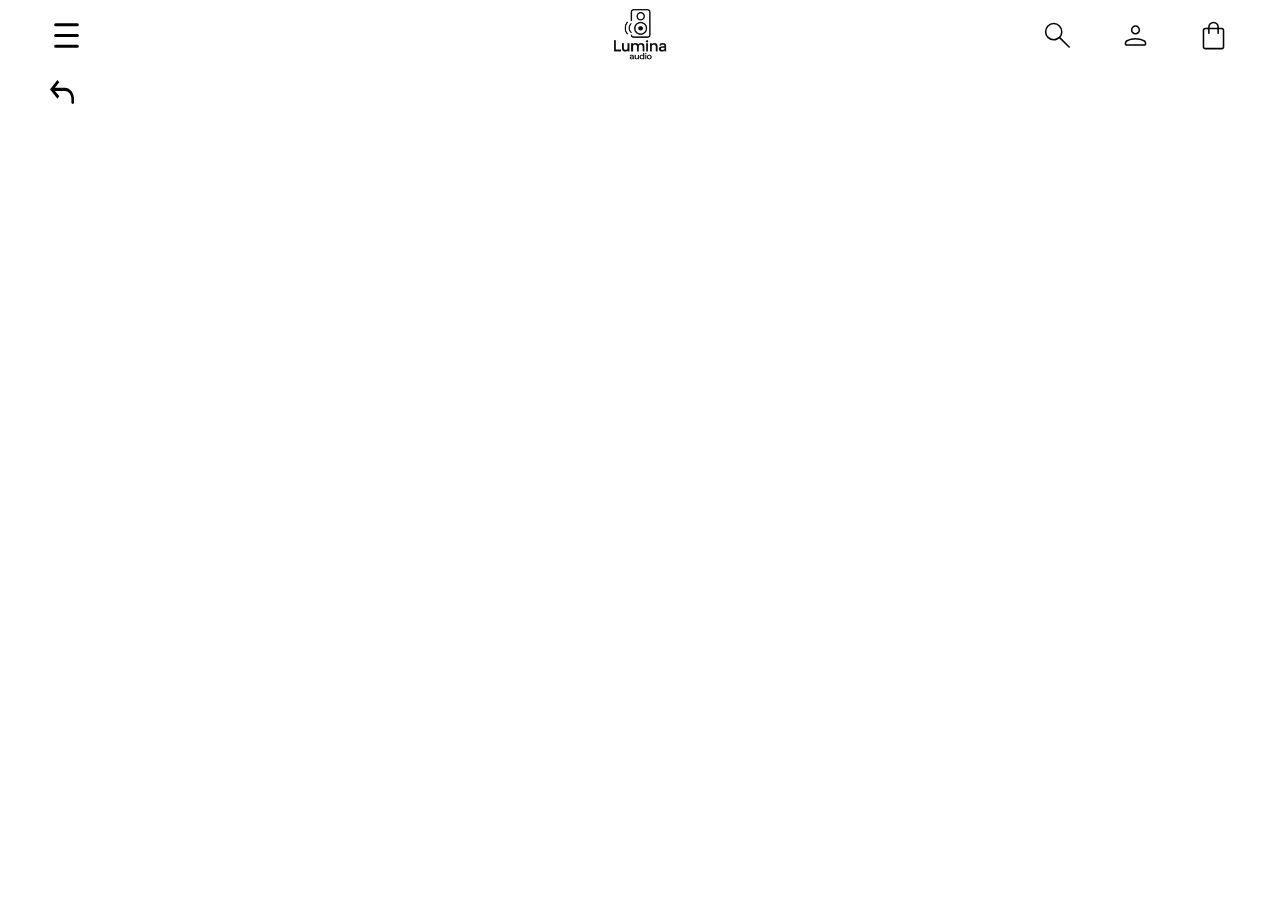
==== product.html @ 4e57c006 "Små ændringer + start på produktside" ====
<!DOCTYPE html>
<html lang="da">
<head>
  <meta charset="UTF-8" />
  <meta name="viewport" content="width=device-width, initial-scale=1.0"/>
  <title>Lumina One Produkt</title>
  <link rel="stylesheet" href="product.css"/>
</head>
<body>

 <!-- Top-nav -->
           <nav class="top-nav">
              <ul class="nav-left">
              <li>
              <button class="menu-btn">
           <svg xmlns="http://www.w3.org/2000/svg" width="24" height="24" viewBox="0 0 24 24"><g fill="none" stroke="#000" stroke-linecap="round" stroke-linejoin="round" stroke-width="2">
        <path d="M5 5L19 19M5 19L19 5"><animate fill="freeze" attributeName="d" dur="0.4s" values="M5 5L19 19M5 19L19 5;M5 5L19 5M5 19L19 19"/>
        </path><path d="M12 12H12" opacity="0"><animate fill="freeze" attributeName="d" begin="0.2s" dur="0.4s" values="M12 12H12;M5 12H19"/>
        <set fill="freeze" attributeName="opacity" begin="0.2s" to="1"/></path></g>
         </svg>
        </button>
        </li>
         </ul> 

               <a class="logo">
              <img src="images/Logosort.png" alt="Logo" />
               </a> 

               <ul class="nav-right">
                <li class="search-container">
                <input type="text" class="search-input" placeholder="Søg..." />
                <button class="search-btn">
              <svg xmlns="http://www.w3.org/2000/svg" width="24" height="24" viewBox="0 0 24 24">
             <path fill="#000" d="m19.485 20.154l-6.262-6.262q-.75.639-1.725.989t-1.96.35q-2.402 0-4.066-1.663T3.808 9.503T5.47 5.436t4.064-1.667t4.068 1.664T15.268 9.5q0 1.042-.369 2.017t-.97 1.668l6.262 6.261zM9.539 14.23q1.99 0 3.36-1.37t1.37-3.361t-1.37-3.36t-3.36-1.37t-3.361 1.37t-1.37 3.36t1.37 3.36t3.36 1.37"/>
             </svg>
              </button>
              </li>
  
              <li>
              <button class="person-btn">
              <svg xmlns="http://www.w3.org/2000/svg" width="24" height="24" viewBox="0 0 24 24">
             <path fill="#000" d="M12 11.385q-1.237 0-2.119-.882T9 8.385t.881-2.12T12 5.386t2.119.88t.881 2.12t-.881 2.118t-2.119.882m-7 6.192v-.608q0-.619.36-1.158q.361-.54.97-.838q1.416-.679 2.834-1.018q1.417-.34 2.836-.34t2.837.34t2.832 1.018q.61.298.97.838q.361.539.361 1.158v.608q0 .44-.299.74q-.299.298-.74.298H6.04q-.441 0-.74-.299t-.3-.74m1 .039h12v-.647q0-.332-.215-.625q-.214-.292-.593-.494q-1.234-.598-2.546-.916T12 14.616t-2.646.318t-2.546.916q-.38.202-.593.494Q6 16.637 6 16.97zm6-7.231q.825 0 1.413-.588T14 8.384t-.587-1.412T12 6.384t-1.412.588T10 8.384t.588 1.413t1.412.587m0 7.232"/>
             </svg>
               </button>
               </li>

               <li>
                <button class="cart-btn">
                <svg xmlns="http://www.w3.org/2000/svg" width="24" height="24" viewBox="0 0 24 24"><path fill="#000" d="M6.616 21q-.691 0-1.153-.462T5 19.385V8.615q0-.69.463-1.152T6.616 7H8.5v-.5q0-1.458 1.021-2.479T12 3t2.479 1.021T15.5 6.5V7h1.885q.69 0 1.152.463T19 8.616v10.769q0 .69-.463 1.153T17.385 21zm0-1h10.769q.23 0 .423-.192t.192-.424V8.616q0-.231-.192-.424T17.384 8H15.5v2.5q0 .214-.143.357T15 11t-.357-.143t-.143-.357V8h-5v2.5q0 .214-.143.357T9 11t-.357-.143T8.5 10.5V8H6.616q-.231 0-.424.192T6 8.616v10.769q0 .23.192.423t.423.192M9.5 7h5v-.5q0-1.056-.722-1.778T12 4t-1.778.722T9.5 6.5zM6 20V8z"/>
                </svg>
                </button>
                </li>
                </ul>
                </nav>  

                <!--Back button-->
                <div class="back-button" onclick="history.back()">
              <svg width="32" height="32" viewBox="0 0 32 32" fill="none" xmlns="http://www.w3.org/2000/svg">
            <path d="M2.45726 12.4175L1.22863 13.9558L0 12.4175L1.22863 10.8792L2.45726 12.4175ZM32 29.8242C32 30.4012 31.8169 30.9547 31.491 31.3627C31.1651 31.7708 30.7231 32 30.2622 32C29.8013 32 29.3593 31.7708 29.0334 31.3627C28.7075 30.9547 28.5244 30.4012 28.5244 29.8242H32ZM9.91767 24.835L1.22863 13.9558L3.68589 10.8792L12.3749 21.7583L9.91767 24.835ZM1.22863 10.8792L9.91767 0L12.3749 3.07663L3.68589 13.9558L1.22863 10.8792ZM2.45726 10.2417H19.8353V14.5933H2.45726V10.2417ZM32 25.4725V29.8242H28.5244V25.4725H32ZM19.8353 10.2417C23.0616 10.2417 26.1557 11.8463 28.4371 14.7027C30.7184 17.559 32 21.433 32 25.4725H28.5244C28.5244 22.5872 27.6089 19.82 25.9794 17.7798C24.3499 15.7395 22.1398 14.5933 19.8353 14.5933V10.2417Z" fill="black"/>
            </svg> </div>
            
<script src="product.js"></script>
</body>
</html>
---- product.css ----
@import url('https://fonts.googleapis.com/css2?family=Arimo:ital,wght@0,400..700;1,400..700&family=Cormorant+Garamond:ital,wght@0,300..700;1,300..700&family=Inter:ital,opsz,wght@0,14..32,100..900;1,14..32,100..900&family=Montserrat:ital,wght@0,100..900;1,100..900&family=Oswald:wght@200..700&family=Poppins:ital,wght@0,100;0,200;0,300;0,400;0,500;0,600;0,700;0,800;0,900;1,100;1,200;1,300;1,400;1,500;1,600;1,700;1,800;1,900&display=swap');
*
{
  box-sizing: border-box; 
  margin: 0;
  padding: 0;
}

body {
  background: #fff;
  color: #000;
}

/*Top-nav*/
.top-nav {
    position: absolute;
    top: 0;
    left: 0;
    width: 100%;
    height: 70px;
    display: flex;
    justify-content: space-between;
    align-items: center;
    padding: 0 40px;
    z-index: 999; 
}

.nav-left,
.nav-right {
    display: flex;
    align-items: center;
    gap: 25px;
    list-style: none; 
    margin: 0;
    padding: 0;
}

.top-nav button {
    position: relative;
    background: none;
    border: none;
    cursor: pointer;
    padding: 8px;
}


/*Nav-icons*/
.nav-left svg,
.nav-right svg {
    height: 37px;   
    width: auto;    
    vertical-align: middle;
    transition: stroke 0.3s ease, fill 0.3s ease;
}

.logo img {
    height: 70px; 
    width: auto;
}

.top-nav .logo {
    position: absolute;
    left: 50%;
    transform: translateX(-50%);
}

.nav-right {
    margin-left: auto; 
}

/*Hover text-effect on icons*/
.nav-left button::after,
.nav-right button::after {
    display: block;
    font-size: 12px;
    color: #000; 
    opacity: 0;
    transition: opacity 0.2s, transform 0.2s;
    position: absolute;
    white-space: nowrap;
} 

.person-btn::after { 
    content: 'Konto';
    bottom: -5px;
    left: 50%;
    transform: translateX(-50%);
}

.cart-btn::after { 
    content: 'Kurv';
    bottom: -5px;
    left: 50%;
    transform: translateX(-50%);
}

.search-btn::after { 
    content: 'Søg';
    bottom: -5px;
    left: 50%;
    transform: translateX(-50%);
}

.menu-btn::after { 
    content: 'Menu';
    left: 80%;
    top: 50%;
    transform: translateY(-50%) translateX(5px);
}

.nav-left button:hover::after,
.nav-right button:hover::after {
    opacity: 1;
}

/*Search input*/
.search-container {
    position: relative;
}

.search-input {
    position: absolute;
    right: 100%; 
    top: 50%;
    transform: translateY(-50%);
    width: 0; 
    opacity: 0;
    padding: 5px 10px;
    font-size: 14px;
    border: 1px solid #ccc;
    border-radius: 5px;
    transition: width 0.3s ease, opacity 0.3s ease;
    background: #fff;
    color: #000;
    z-index: 10;
}

.search-container.active .search-input {
    width: 150px;
    opacity: 1;
}

/*Back button*/
.back-button {
  cursor: pointer;
  margin-top: 80px;
  margin-left: 50px;
  margin-bottom: -100px;
}

.back-button svg {
  width: 24px;
  height: 24px;
  transition: transform 0.2s ease;
}
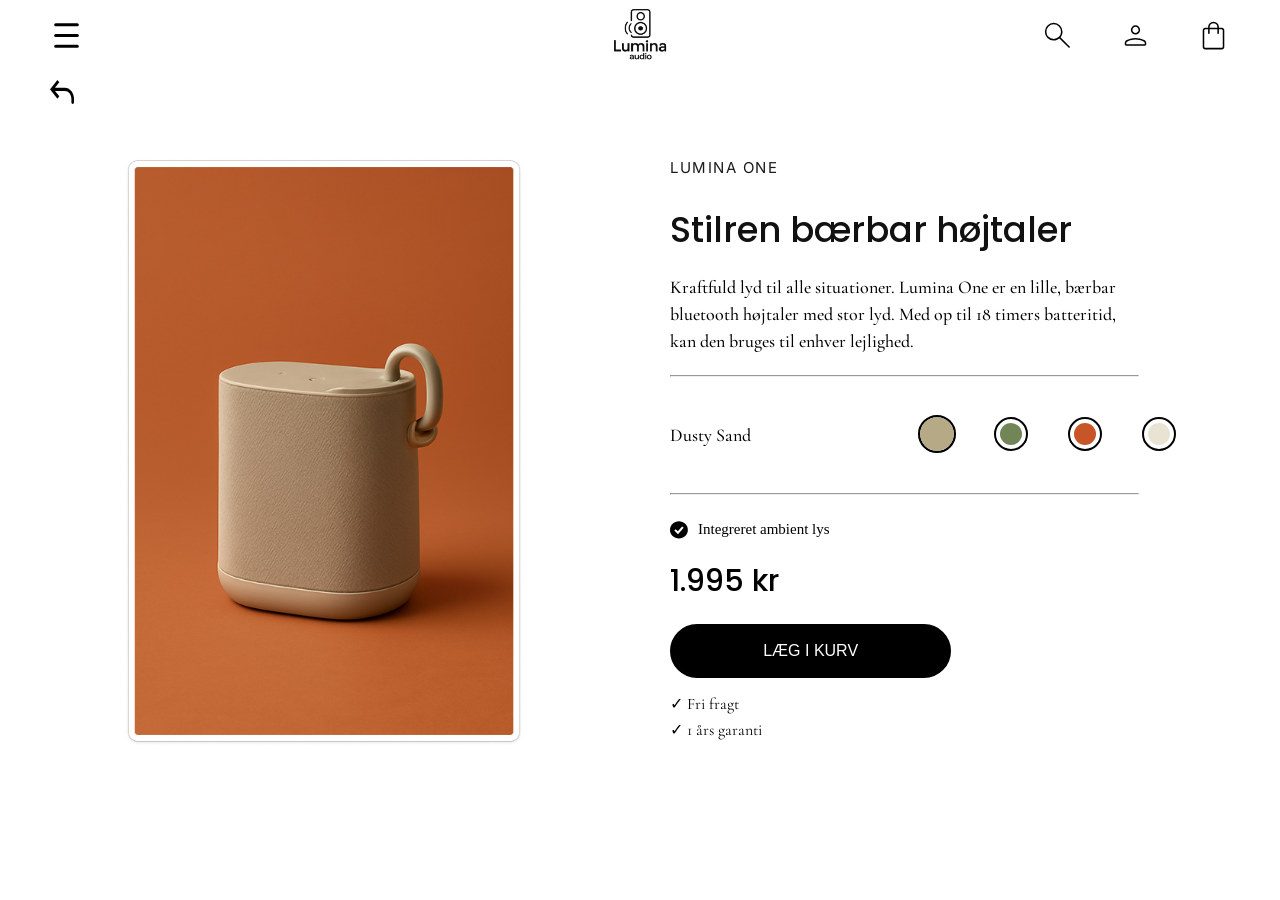
==== commit 3a1c3b37: "Product-section on product-page" ====
--- a/product.html
+++ b/product.html
@@ -58,7 +58,83 @@
               <svg width="32" height="32" viewBox="0 0 32 32" fill="none" xmlns="http://www.w3.org/2000/svg">
             <path d="M2.45726 12.4175L1.22863 13.9558L0 12.4175L1.22863 10.8792L2.45726 12.4175ZM32 29.8242C32 30.4012 31.8169 30.9547 31.491 31.3627C31.1651 31.7708 30.7231 32 30.2622 32C29.8013 32 29.3593 31.7708 29.0334 31.3627C28.7075 30.9547 28.5244 30.4012 28.5244 29.8242H32ZM9.91767 24.835L1.22863 13.9558L3.68589 10.8792L12.3749 21.7583L9.91767 24.835ZM1.22863 10.8792L9.91767 0L12.3749 3.07663L3.68589 13.9558L1.22863 10.8792ZM2.45726 10.2417H19.8353V14.5933H2.45726V10.2417ZM32 25.4725V29.8242H28.5244V25.4725H32ZM19.8353 10.2417C23.0616 10.2417 26.1557 11.8463 28.4371 14.7027C30.7184 17.559 32 21.433 32 25.4725H28.5244C28.5244 22.5872 27.6089 19.82 25.9794 17.7798C24.3499 15.7395 22.1398 14.5933 19.8353 14.5933V10.2417Z" fill="black"/>
             </svg> </div>
-            
+
+            <!-- Product section -->
+      <main class="product-page">
+
+  <!-- Image -->
+  <div class="product-image">
+    <img id= "product-image" src="images/dustysand.png" alt="Højtaler"/>
+  </div>
+
+  <!-- Info -->
+  <div class="product-info">
+
+    <h4 class="subtitle">Lumina one</h4>
+    <h1 class="title">Stilren bærbar højtaler</h1>
+
+    <p class="description">
+      Kraftfuld lyd til alle situationer. Lumina One er en lille, bærbar bluetooth
+      højtaler med stor lyd. Med op til 18 timers batteritid, kan den bruges til
+      enhver lejlighed.
+    </p>
+      
+     <hr class="divider" />
+
+   <ul class="color-picker">
+    <span id="colorName" class="color-name">Dusty Sand</span>
+
+            <li>
+                <button class="color-dot active"
+                        data-img="images/dustysand.png"
+                        data-name="Dusty Sand"
+                        style="--color:#B5AA85"
+                        aria-label="Dusty Sand"></button>
+            </li>
+            <li>
+                <button class="color-dot"
+                        data-img="images/sagegreen.png"
+                        data-name="Sage Green"
+                        style="--color:#728557"
+                        aria-label="Sage Green"></button>
+            </li>
+            <li>
+                <button class="color-dot"
+                        data-img="images/terracottaorange.png"
+                        data-name="Terracotta Orange"
+                        style="--color:#C75528"
+                        aria-label="Terracotta Orange"></button>
+            </li>
+            <li>
+                <button class="color-dot"
+                        data-img="images/moonlightwhite.png"
+                        data-name="Moonlight White" 
+                        style="--color:#E9E3D4"
+                        aria-label="Moonlight White"></button>
+            </li>
+        </ul>
+        
+     <hr class="divider" /> 
+
+    <div class="feature">
+      <span class="check">
+        <svg width="29" height="28" viewBox="0 0 29 28" fill="none" xmlns="http://www.w3.org/2000/svg">
+        <path fill-rule="evenodd" clip-rule="evenodd" d="M14.3727 27.7133C16.2602 27.7133 18.1292 27.3549 19.8729 26.6586C21.6167 25.9622 23.2012 24.9415 24.5358 23.6548C25.8704 22.3681 26.9291 20.8405 27.6514 19.1594C28.3737 17.4782 28.7455 15.6763 28.7455 13.8567C28.7455 12.037 28.3737 10.2351 27.6514 8.55395C26.9291 6.87278 25.8704 5.34523 24.5358 4.05852C23.2012 2.77181 21.6167 1.75114 19.8729 1.05478C18.1292 0.358413 16.2602 -2.71154e-08 14.3727 0C10.5608 5.4762e-08 6.90509 1.45989 4.20968 4.05852C1.51427 6.65715 0 10.1816 0 13.8567C0 17.5317 1.51427 21.0562 4.20968 23.6548C6.90509 26.2534 10.5608 27.7133 14.3727 27.7133ZM21.9871 10.2231L19.5341 8.25241L12.6672 16.1954L9.11391 12.7681L6.85579 14.9452L12.8828 20.7557L21.9871 10.2231Z" fill="black"/>
+        </svg>
+    </span> Integreret ambient lys </div>
+
+    <p class="price">1.995 kr</p>
+
+    <button class="cta-btn">LÆG I KURV</button>
+
+    <div class="extras">
+      <span>✓ Fri fragt</span>
+      <span>✓ 1 års garanti</span>
+    </div>
+
+  </div>
+</main>
+
 <script src="product.js"></script>
 </body>
 </html>
--- a/product.css
+++ b/product.css
@@ -155,3 +155,166 @@
   transition: transform 0.2s ease;
 }
 
+/*Product*/
+.product-page {
+  max-width: 1440px;
+  margin: 40px auto;
+  margin-top: 150px;
+  padding: 0 24px;
+  display: grid;
+  grid-template-columns: 1fr 1fr;
+  gap: 60px;
+}
+
+.product-image img {
+  width: 100%;
+  max-width: 400px;
+  margin-left: 100px;
+}
+
+.product-info {
+  display: flex;
+  flex-direction: column;
+  width: 80%;
+}
+
+.title {
+  font-size: 35px;
+  font-family: 'Poppins';
+  font-weight: 500;
+  color: #111111;
+  margin-top: 18px;
+}
+
+.subtitle {
+    font-size: 15px;
+    font-family: 'Inter';
+    font-weight: 400;
+    color: #1b1b1b;
+    text-transform: uppercase;
+    letter-spacing: 1.5px;
+    margin-bottom: 8px;
+}
+
+.description {
+  font-size: 18px;
+  font-family: 'cormorant garamond';
+  font-weight: 500;
+  line-height: 1.5;
+  margin-bottom: 20px;
+  margin-top: 18px;
+}
+
+/*Color picker*/
+.color-picker {
+  display: flex;
+  align-items: center;
+  gap: 40px;
+  margin: 40px 0;
+  margin-left: 100px;
+  min-width: 140px;
+}
+
+ul {
+  list-style: none;
+  padding: 0;
+  margin: 0;
+}
+
+.color-dot {
+  width: 34px;
+  height: 34px;
+  border-radius: 50%;
+  border: 2px solid #000; 
+  cursor: pointer;
+  background: transparent;
+  padding: 0;
+  position: relative;
+  transition: transform 0.2s ease;
+}
+
+.color-dot::before {
+  content: "";
+  position: absolute;
+  inset: 4px; 
+  border-radius: 50%;
+  background-color: var(--color);
+  transition: all 0.25s ease;
+}
+
+.color-dot:hover::before {
+  inset: 0;
+}
+.color-dot.active::before {
+  inset: 0;
+}
+.color-dot:hover {
+  transform: scale(1.1);
+}
+.color-dot.active {
+  transform: scale(1.12);
+}
+
+.color-name {
+  font-size: 18px;
+  font-weight: 500;
+  font-family: 'cormorant garamond';
+  min-width: 110px;
+  position: relative;
+  left: -100px;
+}
+
+.feature svg {
+  width: 18px;
+  height: 18px;
+  margin-right: 10px;
+  vertical-align: middle;
+}
+
+.feature {
+  display: flex;
+  align-items: center;
+  margin-top: 25px;
+  font-size: 15px;
+}
+
+/*Price & CTA*/
+.price {
+  font-size: 30px;
+  font-family: 'Poppins';
+  font-weight: 500; 
+  margin-top: 20px;
+}
+
+.cta-btn {
+  width: 60%;
+  padding: 16px;
+  background: black;
+  color: white;
+  border: 2px solid black;
+  border-radius: 30px;
+  font-size: 16px;
+  cursor: pointer;
+  margin-bottom: 16px;
+  margin-top: 20px;
+  align-items: baseline;
+}
+
+.cta-btn:hover { 
+  background: #fff;
+  color: #000000;
+  border: 2px solid black;
+  border-radius: 30px;
+}
+
+.extras {
+  display: flex;
+  flex-direction: column; 
+  gap: 6px;  
+  font-family: 'cormorant garamond';
+  font-size: 16px;             
+}
+
+.extras span {
+  display: block;
+}
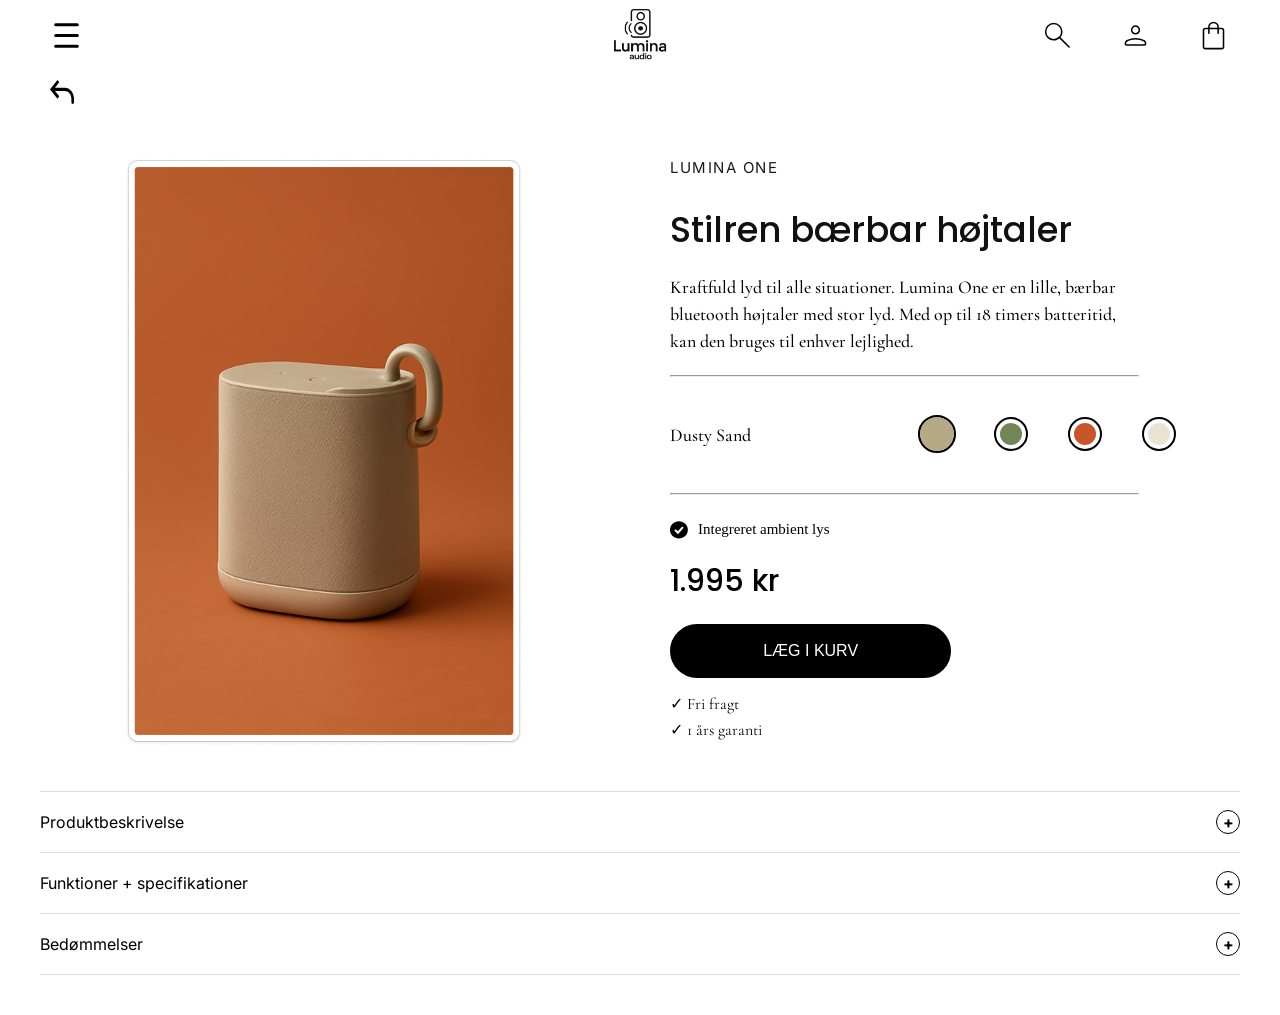
==== commit 52c11205: "Fold-menu on product-page" ====
--- a/product.html
+++ b/product.html
@@ -135,6 +135,114 @@
   </div>
 </main>
 
+
+
+<!-- Fold-menu section -->
+<section class="fold-menu">
+
+  <div class="menu-item">
+    <button class="menu-title">
+      <span>Produktbeskrivelse</span>
+      <span class="plus">+</span>
+    </button>
+    <div class="menu-text">
+    <div class="description">
+      <p>Lumina One er en lille, stilren og moderne højtaler skabt til dig, der vil have god lyd med overalt. 
+        Med op til 100 dB, 18 timers batteritid og et minimalistisk design er den perfekt til både stille stunder og sociale arrangementer. 
+        Den er nem at tage med, let at bruge og skabt til dig, der ønsker æstetik, funktionalitet og kraftfuld lyd samlet i én bærbar højtaler.</p>
+    </div>
+  </div>
+  </div>
+
+  <div class="menu-item">
+    <button class="menu-title">
+      <span>Funktioner + specifikationer</span>
+      <span class="plus">+</span>
+    </button>
+
+    <div class="menu-text">
+    <div class="menu-inner">
+
+  <div class="feature-item">
+    <svg width="45" height="45" viewBox="0 0 45 45" fill="none" xmlns="http://www.w3.org/2000/svg">
+    <path d="M44.1514 22.0757C44.1514 34.2678 34.2678 44.1514 22.0757 44.1514C9.88364 44.1514 0 34.2678 0 22.0757C0 9.88364 9.88364 0 22.0757 0C34.2678 0 44.1514 9.88364 44.1514 22.0757Z" fill="#BEBFAC"/>
+    <path fill-rule="evenodd" clip-rule="evenodd" d="M21.9944 34.0302L21.9822 34.0324L21.9031 34.0714L21.8809 34.0759L21.8653 34.0714L21.7862 34.0324C21.7743 34.0287 21.7654 34.0306 21.7595 34.038L21.755 34.0491L21.7361 34.5257L21.7417 34.548L21.7528 34.5624L21.8686 34.6448L21.8853 34.6493L21.8987 34.6448L22.0145 34.5624L22.0278 34.5446L22.0323 34.5257L22.0134 34.0502C22.0104 34.0384 22.0041 34.0317 21.9944 34.0302ZM22.2895 33.9044L22.275 33.9066L22.069 34.0102L22.0579 34.0213L22.0546 34.0335L22.0746 34.5123L22.0802 34.5257L22.0891 34.5335L22.3129 34.637C22.327 34.6408 22.3377 34.6378 22.3452 34.6281L22.3496 34.6125L22.3118 33.9289C22.3081 33.9155 22.3006 33.9073 22.2895 33.9044ZM21.4934 33.9066C21.4885 33.9036 21.4826 33.9027 21.477 33.9039C21.4714 33.9052 21.4665 33.9085 21.4633 33.9133L21.4566 33.9289L21.4188 34.6125C21.4195 34.6259 21.4258 34.6348 21.4377 34.6393L21.4544 34.637L21.6782 34.5335L21.6893 34.5246L21.6938 34.5123L21.7127 34.0335L21.7094 34.0202L21.6982 34.009L21.4934 33.9066Z" fill="#9C9E80"/>
+    <path fill-rule="evenodd" clip-rule="evenodd" d="M24.6745 12.8031V30.1865C24.6746 30.4117 24.6126 30.6325 24.4954 30.8247C24.3781 31.0169 24.2102 31.1731 24.01 31.2761C23.8097 31.3791 23.585 31.4249 23.3605 31.4085C23.1359 31.3921 22.9202 31.3141 22.7371 31.1831L15.4105 25.9487H12.4264C11.8358 25.9487 11.2693 25.714 10.8517 25.2964C10.4341 24.8788 10.1995 24.3124 10.1995 23.7217V19.2679C10.1995 18.6772 10.4341 18.1108 10.8517 17.6932C11.2693 17.2755 11.8358 17.0409 12.4264 17.0409H15.4105L22.7371 11.8076C22.9201 11.6767 23.1357 11.5987 23.3602 11.5823C23.5846 11.5658 23.8093 11.6115 24.0095 11.7144C24.2096 11.8172 24.3776 11.9732 24.4949 12.1653C24.6123 12.3573 24.6744 12.578 24.6745 12.8031ZM22.4476 14.7516L16.7043 18.8514C16.327 19.1217 15.8746 19.2673 15.4105 19.2679H12.4264V23.7217H15.4105C15.8744 23.7217 16.3267 23.8665 16.7043 24.1359L22.4476 28.2391V14.7516ZM28.2989 15.7727C28.4959 15.5527 28.7722 15.4199 29.067 15.4037C29.3618 15.3874 29.6511 15.4889 29.8711 15.6858C30.6883 16.4169 31.3421 17.3122 31.7898 18.3131C32.2374 19.3141 32.4688 20.3983 32.4688 21.4948C32.4688 22.5913 32.2374 23.6755 31.7898 24.6765C31.3421 25.6774 30.6883 26.5727 29.8711 27.3038C29.7624 27.4029 29.6352 27.4795 29.4967 27.5292C29.3583 27.5788 29.2114 27.6006 29.0645 27.5932C28.9176 27.5857 28.7736 27.5493 28.6409 27.4859C28.5081 27.4225 28.3893 27.3334 28.2912 27.2238C28.193 27.1142 28.1176 26.9863 28.0692 26.8474C28.0208 26.7085 28.0004 26.5614 28.0092 26.4145C28.018 26.2677 28.0558 26.1241 28.1205 25.9919C28.1851 25.8598 28.2752 25.7418 28.3857 25.6447C28.9697 25.1225 29.4368 24.4829 29.7567 23.7678C30.0765 23.0527 30.2419 22.2782 30.2419 21.4948C30.2419 19.8469 29.527 18.366 28.3857 17.3449C28.1657 17.1479 28.033 16.8716 28.0167 16.5768C28.0004 16.2819 28.1019 15.9927 28.2989 15.7727ZM27.6442 18.1755C28.1111 18.5933 28.4847 19.1049 28.7404 19.6768C28.9962 20.2488 29.1284 20.8683 29.1284 21.4948C29.1284 22.1213 28.9962 22.7408 28.7404 23.3128C28.4847 23.8847 28.1111 24.3963 27.6442 24.814C27.433 25.0016 27.1585 25.1019 26.8762 25.0946C26.5938 25.0874 26.3248 24.9731 26.1236 24.775C25.9223 24.5768 25.8039 24.3096 25.7922 24.0275C25.7806 23.7453 25.8766 23.4692 26.0608 23.2552L26.1588 23.155C26.6153 22.7452 26.9015 22.154 26.9015 21.4948C26.9017 20.9248 26.6833 20.3765 26.2913 19.9627L26.1588 19.8346C25.9419 19.6368 25.812 19.3614 25.7971 19.0682C25.7823 18.7751 25.8838 18.4879 26.0796 18.2693C26.2754 18.0506 26.5496 17.918 26.8426 17.9005C27.1356 17.8829 27.4237 17.9818 27.6442 18.1755Z" fill="#9C9E80"/>
+    </svg>
+    <h4>Lyd</h4>
+    <p>Lydstyrke på op til 100 db, perfekt både indendørs og udendørs.</p>
+  </div>
+
+  <div class="feature-item">
+    <svg width="45" height="45" viewBox="0 0 45 45" fill="none" xmlns="http://www.w3.org/2000/svg">
+   <path d="M44.1514 22.0757C44.1514 34.2678 34.2678 44.1514 22.0757 44.1514C9.88364 44.1514 0 34.2678 0 22.0757C0 9.88364 9.88364 0 22.0757 0C34.2678 0 44.1514 9.88364 44.1514 22.0757Z" fill="#DFCDB8"/>
+   <path d="M30 21H33V23H30V21ZM11 21H14V23H11V21ZM23 11V14H21V11H23ZM14.92 13.5L17.05 15.64L15.63 17.05L13.5 14.93L14.92 13.5ZM26.95 15.63L29.07 13.5L30.5 14.93L28.37 17.05L26.95 15.63ZM22 16C23.5913 16 25.1174 16.6321 26.2426 17.7574C27.3679 18.8826 28 20.4087 28 22C28 24.22 26.79 26.16 25 27.2V29C25 29.2652 24.8946 29.5196 24.7071 29.7071C24.5196 29.8946 24.2652 30 24 30H20C19.7348 30 19.4804 29.8946 19.2929 29.7071C19.1054 29.5196 19 29.2652 19 29V27.2C17.21 26.16 16 24.22 16 22C16 20.4087 16.6321 18.8826 17.7574 17.7574C18.8826 16.6321 20.4087 16 22 16ZM24 31V32C24 32.2652 23.8946 32.5196 23.7071 32.7071C23.5196 32.8946 23.2652 33 23 33H21C20.7348 33 20.4804 32.8946 20.2929 32.7071C20.1054 32.5196 20 32.2652 20 32V31H24ZM21 28H23V25.87C24.73 25.43 26 23.86 26 22C26 20.9391 25.5786 19.9217 24.8284 19.1716C24.0783 18.4214 23.0609 18 22 18C20.9391 18 19.9217 18.4214 19.1716 19.1716C18.4214 19.9217 18 20.9391 18 22C18 23.86 19.27 25.43 21 25.87V28Z" fill="#CDAD85"/>
+   </svg>
+    <h4>Lys</h4>
+    <p>Det integrerede ambient lys giver højtaleren den sidste finish.</p>
+  </div>
+
+  <div class="feature-item">
+    <svg width="45" height="45" viewBox="0 0 45 45" fill="none" xmlns="http://www.w3.org/2000/svg">
+    <path d="M44.1514 22.0757C44.1514 34.2678 34.2678 44.1514 22.0757 44.1514C9.88364 44.1514 0 34.2678 0 22.0757C0 9.88364 9.88364 0 22.0757 0C34.2678 0 44.1514 9.88364 44.1514 22.0757Z" fill="#E6A58E"/>
+    <path fill-rule="evenodd" clip-rule="evenodd" d="M21.6763 12.4046C20.4051 13.5215 19.2295 14.7426 18.1618 16.0552C16.3944 18.2546 14.9263 20.8534 14.9263 23.3092C14.9263 25.0995 15.6374 26.8163 16.9033 28.0822C18.1692 29.3481 19.886 30.0592 21.6763 30.0592C23.4665 30.0592 25.1834 29.3481 26.4492 28.0822C27.7151 26.8163 28.4263 25.0995 28.4263 23.3092C28.4263 20.8534 26.9581 18.2546 25.1908 16.0552C24.123 14.7426 22.9474 13.5215 21.6763 12.4046ZM20.8314 10.1704C21.0692 9.97413 21.3679 9.8668 21.6763 9.8668C21.9846 9.8668 22.2833 9.97413 22.5211 10.1704C24.138 11.5144 25.6192 13.0137 26.9435 14.6467C28.7885 16.9406 30.6763 20.0535 30.6763 23.3092C30.6763 25.6962 29.728 27.9854 28.0402 29.6732C26.3524 31.361 24.0632 32.3092 21.6763 32.3092C19.2893 32.3092 17.0001 31.361 15.3123 29.6732C13.6245 27.9854 12.6763 25.6962 12.6763 23.3092C12.6763 20.0535 14.564 16.9406 16.409 14.6456C17.733 13.013 19.215 11.5141 20.8314 10.1704Z" fill="#D9643A"/>
+    </svg>
+    <h4>Vandafvisende</h4>
+    <p>Højtaleren er IPX5 vandafvisende. Den tåler regn og pool-splash.</p>
+  </div>
+
+  <div class="feature-item">
+   <svg width="43" height="43" viewBox="0 0 43 43" fill="none" xmlns="http://www.w3.org/2000/svg">
+   <path d="M43 21.5C43 33.3741 33.3741 43 21.5 43C9.62588 43 0 33.3741 0 21.5C0 9.62588 9.62588 0 21.5 0C33.3741 0 43 9.62588 43 21.5Z" fill="#BEBFAC"/>
+   <path fill-rule="evenodd" clip-rule="evenodd" d="M23.0833 12.3H19.9167C19.7067 12.3 19.5053 12.3808 19.3569 12.5246C19.2084 12.6683 19.125 12.8633 19.125 13.0667V14.6H23.875V13.0667C23.875 12.8633 23.7916 12.6683 23.6431 12.5246C23.4947 12.3808 23.2933 12.3 23.0833 12.3ZM16.75 13.0667V14.6C15.4902 14.6 14.282 15.0846 13.3912 15.9473C12.5004 16.81 12 17.98 12 19.2V28.4C12 29.62 12.5004 30.79 13.3912 31.6527C14.282 32.5154 15.4902 33 16.75 33H26.25C27.5098 33 28.718 32.5154 29.6088 31.6527C30.4996 30.79 31 29.62 31 28.4V19.2C31 17.98 30.4996 16.81 29.6088 15.9473C28.718 15.0846 27.5098 14.6 26.25 14.6V13.0667C26.25 12.2533 25.9164 11.4733 25.3225 10.8982C24.7286 10.3231 23.9232 10 23.0833 10H19.9167C19.0768 10 18.2714 10.3231 17.6775 10.8982C17.0836 11.4733 16.75 12.2533 16.75 13.0667ZM26.25 16.9C26.8799 16.9 27.484 17.1423 27.9294 17.5737C28.3748 18.005 28.625 18.59 28.625 19.2V28.4C28.625 29.01 28.3748 29.595 27.9294 30.0263C27.484 30.4577 26.8799 30.7 26.25 30.7H16.75C16.1201 30.7 15.516 30.4577 15.0706 30.0263C14.6252 29.595 14.375 29.01 14.375 28.4V19.2C14.375 18.59 14.6252 18.005 15.0706 17.5737C15.516 17.1423 16.1201 16.9 16.75 16.9H26.25ZM17.9375 19.2C17.6226 19.2 17.3205 19.3212 17.0978 19.5368C16.8751 19.7525 16.75 20.045 16.75 20.35C16.75 20.655 16.8751 20.9475 17.0978 21.1632C17.3205 21.3788 17.6226 21.5 17.9375 21.5H25.0625C25.3774 21.5 25.6795 21.3788 25.9022 21.1632C26.1249 20.9475 26.25 20.655 26.25 20.35C26.25 20.045 26.1249 19.7525 25.9022 19.5368C25.6795 19.3212 25.3774 19.2 25.0625 19.2H17.9375Z" fill="#9C9E80"/>
+   </svg>
+    <h4>Transportabel</h4>
+    <p>Med sin lille størrelse, lette vægt og hank er den nem at tage med.</p>
+  </div>
+
+  <div class="feature-item">
+    <svg width="45" height="45" viewBox="0 0 45 45" fill="none" xmlns="http://www.w3.org/2000/svg">
+    <path d="M44.1514 22.0757C44.1514 34.2678 34.2678 44.1514 22.0757 44.1514C9.88364 44.1514 0 34.2678 0 22.0757C0 9.88364 9.88364 0 22.0757 0C34.2678 0 44.1514 9.88364 44.1514 22.0757Z" fill="#DFCDB8"/>
+    <path d="M28.8334 15.3048C29.4685 15.3046 30.0802 15.5444 30.5459 15.9763C31.0116 16.4081 31.2968 17 31.3445 17.6334L31.3508 17.8222V19.0809C31.9859 19.0807 32.5976 19.3205 33.0633 19.7524C33.529 20.1842 33.8142 20.7762 33.8619 21.4095L33.8682 21.5983V24.1157C33.8684 24.7508 33.6285 25.3625 33.1967 25.8282C32.7648 26.2939 32.1729 26.5792 31.5396 26.6268L31.3508 26.6331V27.8918C31.351 28.5269 31.1111 29.1386 30.6793 29.6043C30.2474 30.07 29.6555 30.3553 29.0222 30.4029L28.8334 30.4092H11.2115C10.5764 30.4094 9.96469 30.1695 9.49899 29.7377C9.03329 29.3058 8.74804 28.7139 8.7004 28.0806L8.69411 27.8918V17.8222C8.69391 17.1871 8.93377 16.5753 9.36562 16.1096C9.79747 15.6439 10.3894 15.3587 11.0227 15.3111L11.2115 15.3048H28.8334ZM28.8334 17.8222H11.2115V27.8918H28.8334V17.8222ZM13.7289 19.0809C14.0628 19.0809 14.3829 19.2135 14.619 19.4495C14.855 19.6856 14.9876 20.0057 14.9876 20.3396V25.3744C14.9876 25.7082 14.855 26.0284 14.619 26.2644C14.3829 26.5005 14.0628 26.6331 13.7289 26.6331C13.3951 26.6331 13.0749 26.5005 12.8389 26.2644C12.6028 26.0284 12.4702 25.7082 12.4702 25.3744V20.3396C12.4702 20.0057 12.6028 19.6856 12.8389 19.4495C13.0749 19.2135 13.3951 19.0809 13.7289 19.0809ZM17.505 19.0809C17.8133 19.0809 18.1109 19.1941 18.3413 19.399C18.5717 19.6038 18.7189 19.8861 18.7549 20.1923L18.7637 20.3396V25.3744C18.7634 25.6952 18.6405 26.0038 18.4203 26.2371C18.2001 26.4703 17.8991 26.6107 17.5788 26.6295C17.2585 26.6483 16.9432 26.5441 16.6972 26.3382C16.4511 26.1323 16.293 25.8402 16.2551 25.5217L16.2463 25.3744V20.3396C16.2463 20.0057 16.3789 19.6856 16.615 19.4495C16.851 19.2135 17.1712 19.0809 17.505 19.0809ZM21.2811 19.0809C21.615 19.0809 21.9351 19.2135 22.1712 19.4495C22.4072 19.6856 22.5398 20.0057 22.5398 20.3396V25.3744C22.5398 25.7082 22.4072 26.0284 22.1712 26.2644C21.9351 26.5005 21.615 26.6331 21.2811 26.6331C20.9473 26.6331 20.6272 26.5005 20.3911 26.2644C20.1551 26.0284 20.0224 25.7082 20.0224 25.3744V20.3396C20.0224 20.0057 20.1551 19.6856 20.3911 19.4495C20.6272 19.2135 20.9473 19.0809 21.2811 19.0809ZM25.0572 19.0809C25.3655 19.0809 25.6631 19.1941 25.8935 19.399C26.1239 19.6038 26.2711 19.8861 26.3071 20.1923L26.316 20.3396V25.3744C26.3156 25.6952 26.1928 26.0038 25.9725 26.2371C25.7523 26.4703 25.4513 26.6107 25.131 26.6295C24.8107 26.6483 24.4954 26.5441 24.2494 26.3382C24.0034 26.1323 23.8452 25.8402 23.8074 25.5217L23.7985 25.3744V20.3396C23.7985 20.0057 23.9312 19.6856 24.1672 19.4495C24.4033 19.2135 24.7234 19.0809 25.0572 19.0809Z" fill="#CDAD85"/>
+    </svg>
+
+    <h4>Batteri</h4>
+    <p>Op til 18 timers spilletid og genopladeligt via USB-C.</p>
+  </div>
+  </div> 
+    </div>
+  </div>
+
+  <div class="menu-item">
+    <button class="menu-title">
+      <span>Bedømmelser</span>
+      <span class="plus">+</span>
+    </button>
+
+    <div class="menu-text">
+    <div class="rating-box">
+  <p class="rating-title">Overblik over bedømmelser</p>
+
+  <ul class="rating-list">
+    <li>5 stjerner | 261</li>
+    <li>4 stjerner | 51</li>
+    <li>3 stjerner | 14</li>
+    <li>2 stjerner | 7</li>
+    <li>1 stjerne  | 0</li>
+  </ul>
+
+  <p class="rating-title" >Samlet bedømmelse</p>
+
+  <div class="rating-summary">
+    <span class="rating-number">4,7</span>
+    <span class="rating-stars">★★★★★</span>
+  </div>
+</div>
+    </div>
+  </div>
+
+</section>
+
 <script src="product.js"></script>
 </body>
 </html>
--- a/product.css
+++ b/product.css
@@ -318,3 +318,128 @@
 .extras span {
   display: block;
 }
+
+
+/*Fold-menu section*/
+.fold-menu {
+  max-width: 1200px;
+  margin: 40px auto;
+  border-top: 1px solid #ddd;
+  height: auto;
+}
+
+.menu-item {
+  border-bottom: 1px solid #ddd;
+}
+
+.menu-title {
+  width: 100%;
+  background: none;
+  border: none;
+  padding: 18px 0;
+  font-size: 16px;
+  display: flex;
+  justify-content: space-between;
+  align-items: center;
+  cursor: pointer;
+  font-family: 'inter';
+}
+
+.plus {
+  width: 24px;
+  height: 24px;
+  border: 1px solid black;
+  border-radius: 50%;
+  display: inline-flex;
+  align-items: center;
+  justify-content: center;
+  font-weight: bold;
+}
+
+.menu-text {
+  max-height: 0;
+  overflow: hidden;
+  transition: max-height 0.3s ease;
+  font-size: 14px;
+  line-height: 1.5;
+  padding-right: 40px;
+  width: 100%;
+}
+
+.menu-inner {
+  display: flex;
+  flex-wrap: nowrap;         
+  justify-content: space-between;
+  align-items: flex-start;
+  gap: 24px; 
+}
+
+.description { 
+  font-size: 18px;
+  font-family: 'cormorant garamond';
+  font-weight: 500;
+  line-height: 1.5;
+}
+
+/*Features*/
+.feature-item {
+  flex: 0 0 140px;          
+  text-align: center;
+}
+
+
+.feature-icon {
+  width: 40px;
+  height: 40px;
+  margin-bottom: 12px;
+  color: #b47f52;
+}
+
+
+.feature-item p {
+  font-size: 13px;
+  line-height: 1.4;
+  color: #333;
+}
+
+/*Ratings*/ 
+.rating-box {
+   display: flex;
+  flex-direction: row;
+  align-items: flex-start;
+  gap: 40px;
+}
+
+.rating-title {
+    font-size: 16px;
+  font-weight: 800;
+  font-family: 'cormorant garamond';
+}
+
+.rating-list {
+  list-style: none;
+  padding: 0;
+  margin: 0;
+  line-height: 1.7;
+  font-family: 'cormorant garamond';
+  font-size: 14px;
+  font-weight: 500;
+}
+
+.rating-summary {
+  display: flex;
+  align-items: center;
+  gap: 10px;
+  margin-top: 5px;
+}
+
+.rating-number {
+  font-size: 32px;
+  font-weight: 600;
+  font-family: 'inter';
+}
+
+.rating-stars {
+  font-size: 24px;
+  color: #f7a838;  
+}
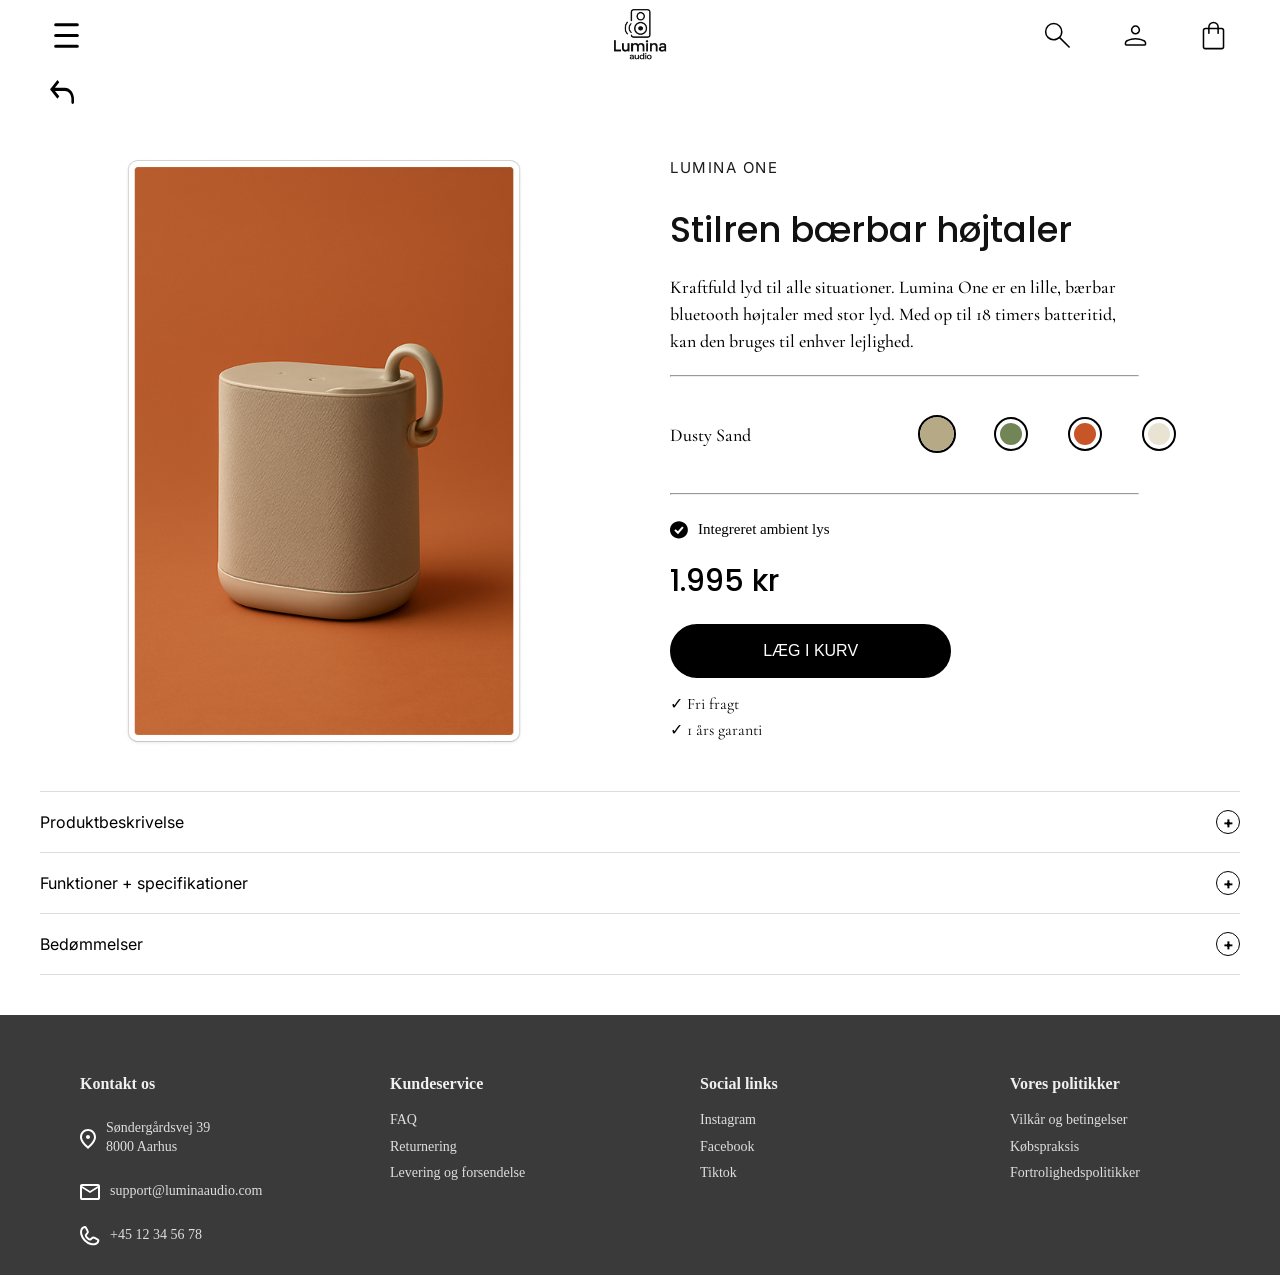
==== commit eeadf2b6: "product-page done" ====
--- a/product.html
+++ b/product.html
@@ -243,6 +243,68 @@
 
 </section>
 
+<!-- Footer -->
+<footer class="footer">
+
+    <div class="footer-columns">
+
+        <div class="footer-col">
+            <h4>Kontakt os</h4>
+
+            <div class="footer-item">
+                <!-- Location -->
+                <svg width="16" height="20" viewBox="0 0 16 20" fill="none" xmlns="http://www.w3.org/2000/svg">
+              <path d="M8 10C6.9 10 6 9.1 6 8C6 6.9 6.9 6 8 6C9.1 6 10 6.9 10 8C10 9.1 9.1 10 8 10ZM14 8.2C14 4.57 11.35 2 8 2C4.65 2 2 4.57 2 8.2C2 10.54 3.95 13.64 8 17.34C12.05 13.64 14 10.54 14 8.2ZM8 0C12.2 0 16 3.22 16 8.2C16 11.52 13.33 15.45 8 20C2.67 15.45 0 11.52 0 8.2C0 3.22 3.8 0 8 0Z" fill="white"/>
+               </svg>
+
+                <p>Søndergårdsvej 39<br>8000 Aarhus</p>
+            </div>
+
+            <div class="footer-item">
+                <!-- Mail -->
+               <svg width="20" height="16" viewBox="0 0 20 16" fill="none" xmlns="http://www.w3.org/2000/svg">
+                <path d="M2 16C1.45 16 0.979333 15.8043 0.588 15.413C0.196667 15.0217 0.000666667 14.5507 0 14V2C0 1.45 0.196 0.979333 0.588 0.588C0.98 0.196666 1.45067 0.000666667 2 0H18C18.55 0 19.021 0.196 19.413 0.588C19.805 0.98 20.0007 1.45067 20 2V14C20 14.55 19.8043 15.021 19.413 15.413C19.0217 15.805 18.5507 16.0007 18 16H2ZM10 9L2 4V14H18V4L10 9ZM10 7L18 2H2L10 7ZM2 4V2V14V4Z" fill="white"/>
+               </svg>   
+                <p>support@luminaaudio.com</p>
+            </div>
+
+            <div class="footer-item">
+                <!-- Phone -->
+                <svg width="20" height="20" viewBox="0 0 20 20" fill="none" xmlns="http://www.w3.org/2000/svg">
+                <path d="M5.375 1C5.875 1 7.875 5.5 7.875 6C7.875 7 6.375 8 5.875 9C5.375 10 6.375 11 7.375 12C7.765 12.39 9.375 14 10.375 13.5C11.375 13 12.375 11.5 13.375 11.5C13.875 11.5 18.375 13.5 18.375 14C18.375 16 16.875 17.5 15.375 18C13.875 18.5 12.875 18.5 10.875 18C8.875 17.5 7.375 17 4.875 14.5C2.375 12 1.875 10.5 1.375 8.5C0.875 6.5 0.875 5.5 1.375 4C1.875 2.5 3.375 1 5.375 1Z" stroke="white" stroke-width="2" stroke-linecap="round" stroke-linejoin="round"/>
+                </svg>
+                <p>+45 12 34 56 78</p>
+            </div>
+        </div>
+
+        <div class="footer-col">
+            <h4>Kundeservice</h4>
+            <p>FAQ</p>
+            <p>Returnering</p>
+            <p>Levering og forsendelse</p>
+        </div>
+
+       
+        <div class="footer-col">
+            <h4>Social links</h4>
+            <p>Instagram</p>
+            <p>Facebook</p>
+            <p>Tiktok</p>
+        </div>
+
+     
+        <div class="footer-col">
+            <h4>Vores politikker</h4>
+            <p>Vilkår og betingelser</p>
+            <p>Købspraksis</p>
+            <p>Fortrolighedspolitikker</p>
+        </div>
+
+    </div>
+
+</footer>
+
+
 <script src="product.js"></script>
 </body>
 </html>
--- a/product.css
+++ b/product.css
@@ -443,3 +443,44 @@
   font-size: 24px;
   color: #f7a838;  
 }
+
+/* Footer */
+.footer {
+    background: #3a3a3a;
+    color: #f0f0f0;
+    padding: 60px 80px;
+    font-family: inherit;
+    height: 260px;
+}
+
+.footer-columns {
+    display: grid;
+    grid-template-columns: repeat(4, 1fr);
+    gap: 120px; 
+}
+
+.footer-col h4 {
+    margin-bottom: 18px;
+    font-size: 16px;
+    font-weight: 600;
+}
+
+.footer-col p {
+    margin: 8px 0;
+    font-size: 14px;
+    opacity: 0.9;
+    line-height: 130%;
+}
+
+
+.footer-item {
+    display: flex;
+    align-items: center;
+    gap: 10px;
+    margin: 10px 0;
+}
+
+.footer-item svg {
+    margin-top: 3px;
+    flex-shrink: 0;
+}
